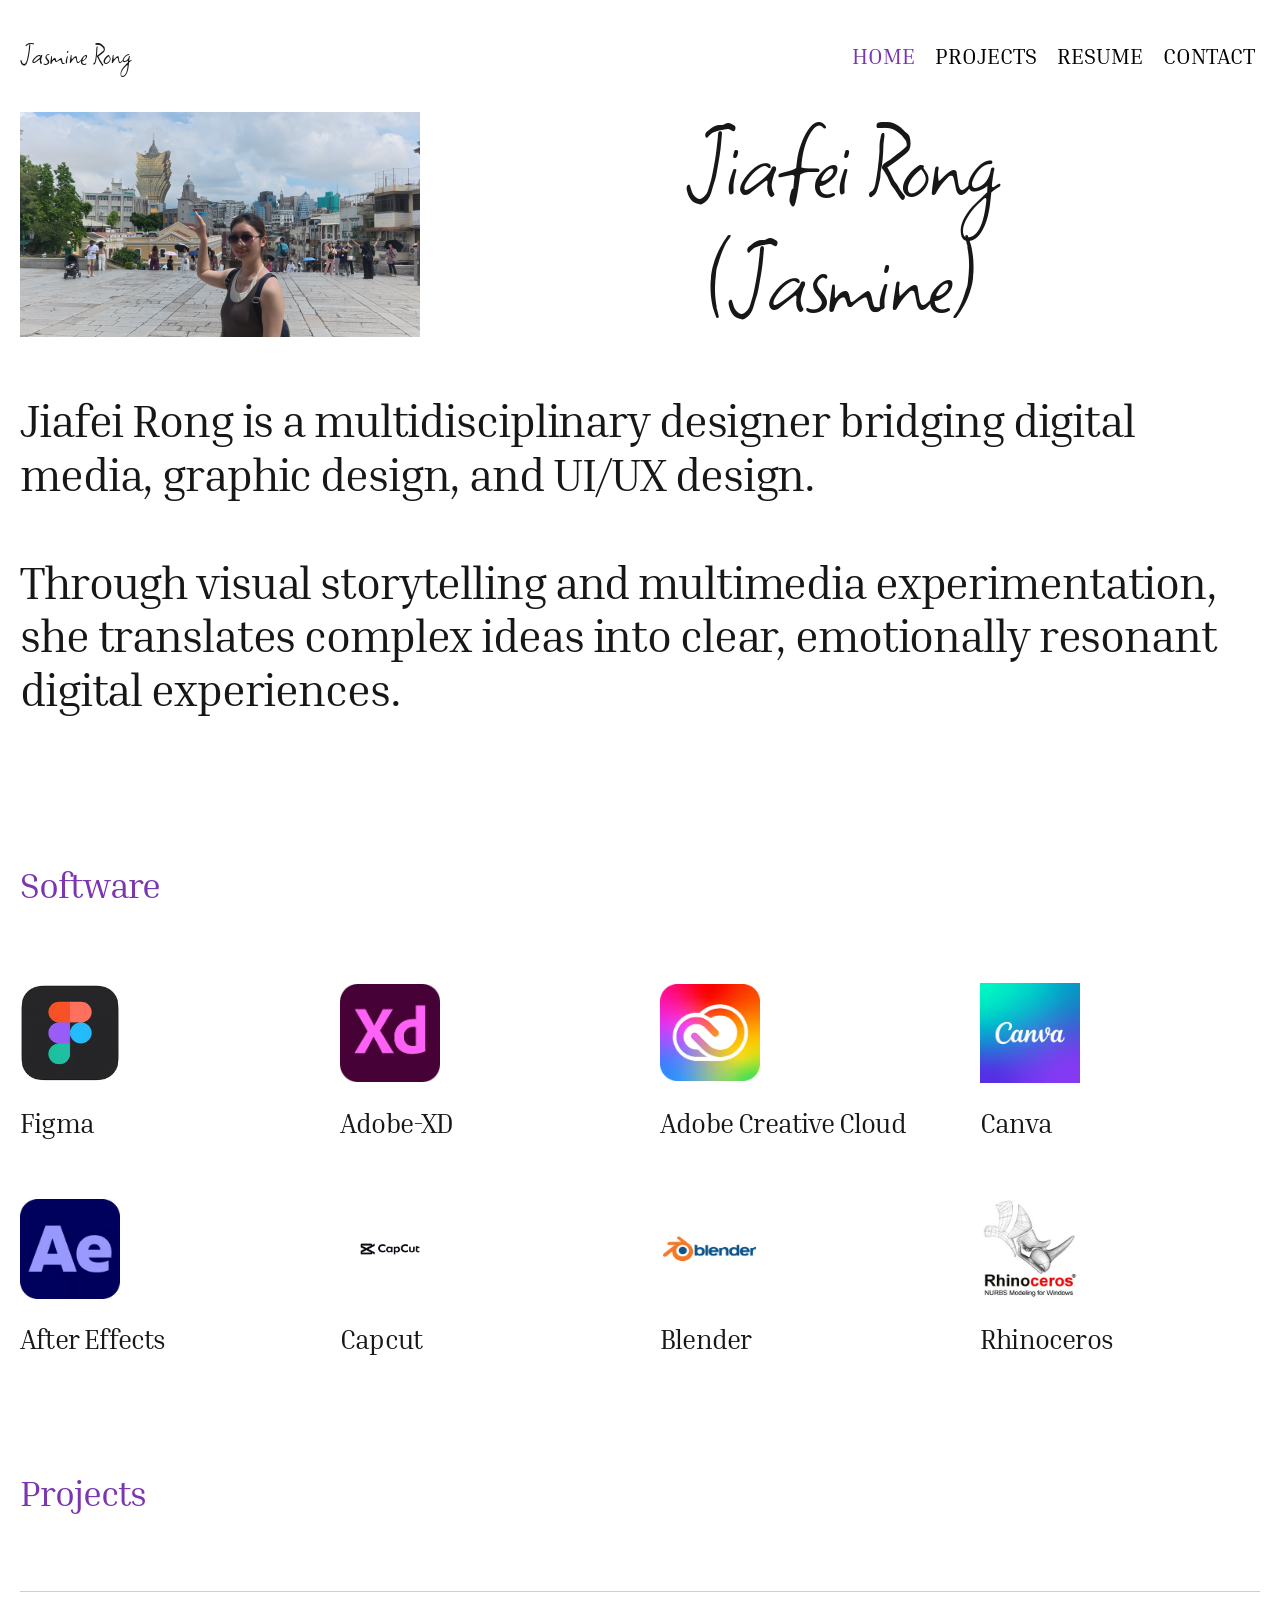
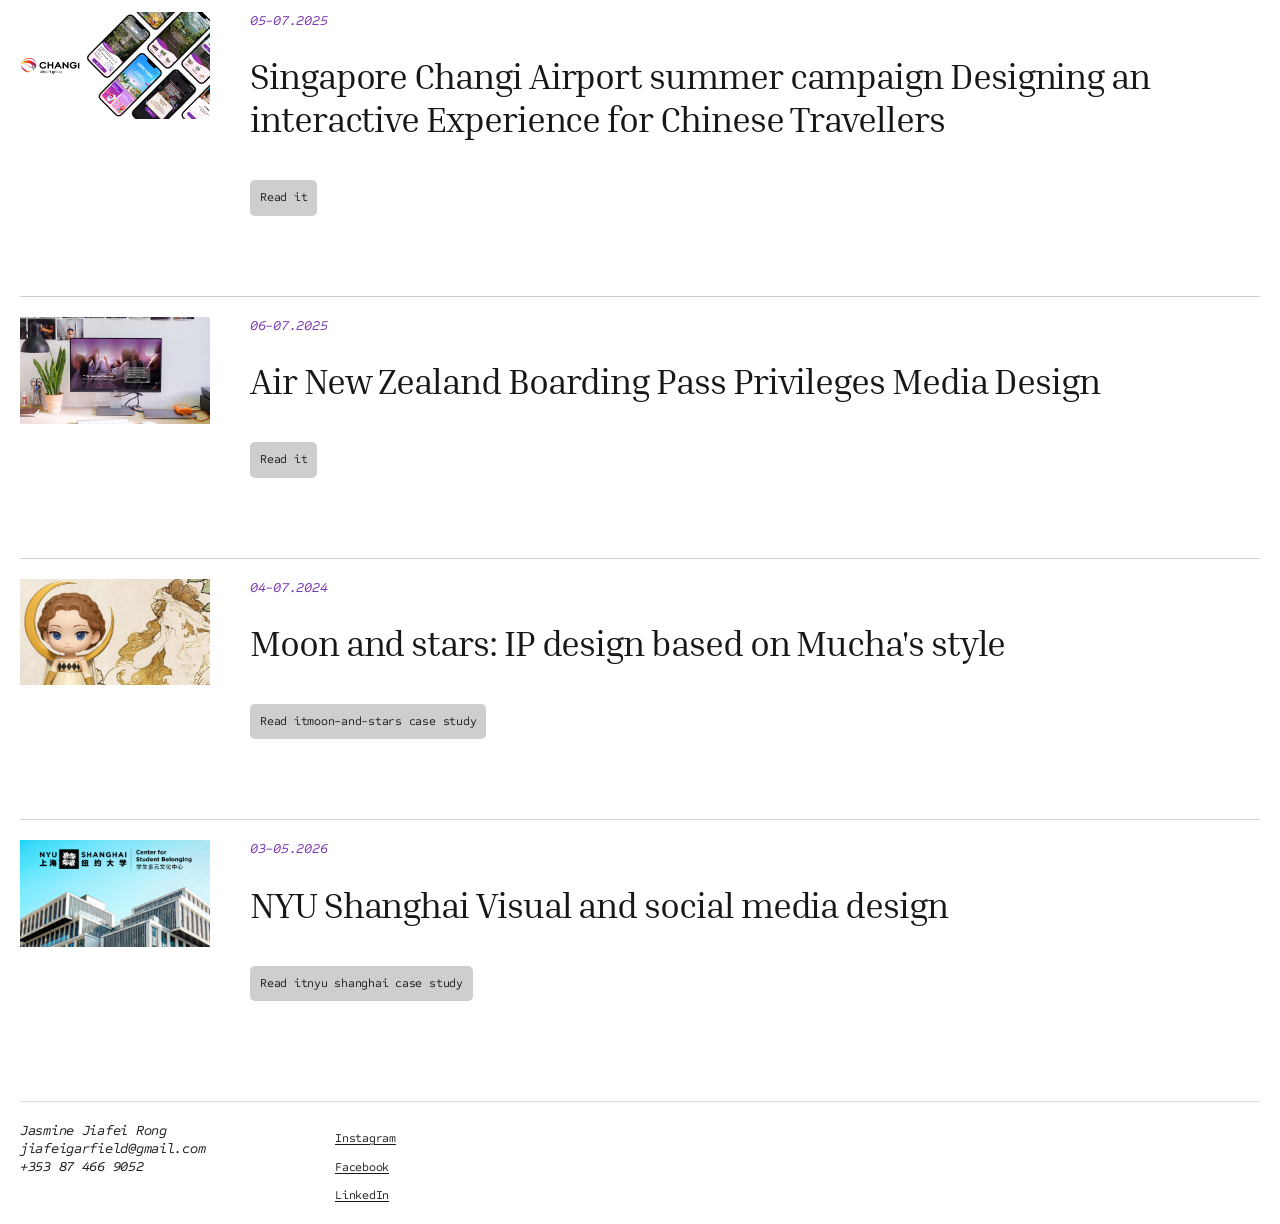
==== index.html @ 9fbdac69 "Add files via upload" ====
<!doctype html>
<html lang="en">
<head>
  <meta charset="utf-8">
  <meta name="viewport" content="width=device-width, initial-scale=1">
  <meta name="description" content="Jiafei Rong (Jasmine) is a multidisciplinary designer working across digital media, graphic design and user experience.">

  <!-- This is the portfolio website title here -->
  <title>Jiafei Rong (Jasmine) | Portfolio</title>
  <link rel="stylesheet" href="css/style.css">
</head>

<body>
  <a class="skip-link" href="#main-content">Skip to main content</a>

  <!-- Here is the header -->
  <header class="site-header">
    <div class="container">
      <a class="brand" href="index.html">Jasmine Rong</a>

      <!-- Here is the main navigation,four parts in the header: homepage/idex; projects; resume; contact -->
      <nav class="site-nav" aria-label="Main navigation">
        <ul>
          <li><a href="index.html" aria-current="page">Home</a></li>
          <li><a href="#projects">Projects</a></li>
          <li><a href="resume.html">Resume</a></li>
          <li><a href="contact.html">Contact</a></li>
        </ul>
      </nav>
    </div>
  </header>

  <!-- Here is the main page for portfolio content -->
  <main id="main-content" class="container">
    <header class="hero">
      <img class="portrait" src="media/portrait.jpg" alt="Jiafei Rong standing outdoors in a public square" width="2000" height="1000">
      <h1 class="signature">Jiafei Rong<br>(Jasmine)</h1>
    </header>

    <!-- Here is the introducation of me -->
    <div class="introduction">
      <p>Jiafei Rong is a multidisciplinary designer bridging digital media, graphic design, and UI/UX design.</p>
      <p>Through visual storytelling and multimedia experimentation, she translates complex ideas into clear, emotionally resonant digital experiences.</p>
    </div>

    <!-- Here is the software skills in homepage, such as the design professional softwares-->
    <section class="software-grid" aria-labelledby="software-heading">
      <h2 id="software-heading" class="section-title">Software</h2>
      <ul>
        <li><img src="media/figma.png" alt="figma logo" width="100" height="100">Figma</li>
        <li><img src="media/adobe-xd.png" alt="adobe-xd logo" width="100" height="100">Adobe-XD</li>
        <li><img src="media/adobe-creative-cloud.png" alt="acc logo" width="100" height="100">Adobe Creative Cloud</li>
        <li><img src="media/canva.png" alt="canva logo" width="100" height="100">Canva</li>
        <li><img src="media/after-effects.png" alt="ae logo" width="100" height="100">After Effects</li>
        <li><img src="media/capcut.png" alt="capcut logo" width="100" height="100">Capcut</li>
        <li><img src="media/blender.png" alt="blender logo" width="100" height="100">Blender</li>
        <li><img src="media/rhinoceros.png" alt="rhinoceros logo" width="100" height="100">Rhinoceros</li>
      </ul>
    </section>

    <!-- Here is the list of projects -->
    <section id="projects" class="project-list" aria-labelledby="projects-heading">
      <h2 id="projects-heading" class="section-title">Projects</h2>
      <ul>
        <li>
          <article class="project-card">
            <img src="media/changi-cover.jpg" alt="Changi Airport's control tower and Jewel complex" width="1600" height="900" loading="lazy">
            <div class="project-info">
              <time datetime="2025-05">05</time>-<time datetime="2025-07">07.2025</time>
              <h3>Singapore Changi Airport summer campaign Designing an interactive Experience for Chinese Travellers</h3>
              <a class="read-link" href="project1_changi.html">Read it<span class="visually-hidden"> - changi airport case study</span></a>
            </div>
          </article>
        </li>

        <li>
          <article class="project-card">
            <img src="media/air-new-zealand-cover.jpg" alt="Passengers seated inside an aircraft cabin" width="1600" height="900" loading="lazy">
            <div class="project-info">
            <time datetime="2025-06">06</time>-<time datetime="2025-07">07.2025</time>
              <h3>Air New Zealand Boarding Pass Privileges Media Design</h3>
              <a class="read-link" href="project2_air-new-zealand.html">Read it<span class="visually-hidden">ANZ case study</span></a>
            </div>
          </article>
        </li>

        <li>
          <article class="project-card">
            <img src="media/moon-and-stars-cover.jpg" alt="Mucha-inspired floral artwork used for the Moon and stars project preview" width="1600" height="900" loading="lazy">
            <div class="project-info">
            <time datetime="2024-04">04</time>-<time datetime="2024-07">07.2024</time>
              <h3>Moon and stars: IP design based on Mucha's style</h3>
              <a class="read-link" href="project3_moon-and-stars.html">Read it<span class="viusally-hidden">moon-and-stars case study</span></a>
            </div>
          </article>
        </li>

        <li>
          <article class="project-card">
            <img src="media/nyu-shanghai-cover.jpg" alt="The exterior of the NYU Shanghai campus building" width="1600" height="900" loading="lazy">
            <div class="project-info">
              <time datetime="2026-03">03</time>-<time datetime="2026-05">05.2026</time>
              <h3>NYU Shanghai Visual and social media design</h3>              
              <a class="read-link" href="project4_nyu-shanghai.html">Read it<span class="viusally-hidden">nyu shanghai case study</span></a>
            </div>
          </article>
        </li>

      </ul>
    </section>
  </main>

  <!-- Here is the footer of page, include Email, telephone number, social media links -->
  <footer id="contact" class="site-footer">
    <div class="container footer-inner">
      <address class="contact-details">
        <strong>Jasmine Jiafei Rong</strong><br>
        <a href="mailto:jiafeigarfield@gmail.com">jiafeigarfield@gmail.com</a><br>
        <a href="tel:+353874669052">+353 87 466 9052</a>
      </address>
      <nav class="social-links" aria-label="Social media">
        <ul>
          <li><a href="https://www.instagram.com/jjffy0273/">Instagram</a></li>
          <li><a href="https://www.facebook.com/profile.php?id=61578293039542">Facebook</a></li>
          <li><a href="https://www.linkedin.com/in/jiafei-rong-65b0a43a6">LinkedIn</a></li>
        </ul>
      </nav>

    </div>
  </footer>
</body>
</html>
---- css/style.css ----
@font-face {
  font-family: "Inria Serif";
  src: url("../media/fonts/inria-serif.woff2") format("woff2");
  font-style: normal;
  font-weight: 400;
  font-display: swap;
}

@font-face {
  font-family: "Inria Serif";
  src: url("../media/fonts/inria-serif-bold.woff2") format("woff2");
  font-style: normal;
  font-weight: 700;
  font-display: swap;
}

@font-face {
  font-family: "Sometype Mono";
  src: url("../media/fonts/sometype-mono.woff2") format("woff2");
  font-style: normal;
  font-weight: 400;
  font-display: swap;
}

@font-face {
  font-family: "Sometype Mono";
  src: url("../media/fonts/sometype-mono-italic.woff2") format("woff2");
  font-style: italic;
  font-weight: 400;
  font-display: swap;
}

@font-face {
  font-family: "Square Peg";
  src: url("../media/fonts/square-peg.woff2") format("woff2");
  font-style: normal;
  font-weight: 400;
  font-display: swap;
}

:root {
  --ink: #171717;
  --black: #000;
  --purple: #7a35b0;
  --purple-tint: rgba(122, 53, 176, 0.1);
  --grey: #cecece;
  --line: #d9d9d9;
  --page-width: 1440px;
  --content-width: 1180px;
  --serif: "Inria Serif", Georgia, serif;
  --mono: "Sometype Mono", "Courier New", monospace;

  --text-xl: clamp(26px, 3.5vw, 50px);
  --text-l: clamp(32px, 3.5vw, 50px);
  --text-m: clamp(26px, 2.8vw, 40px);
  --text-body: clamp(20px, 2.1vw, 30px);
}

* {
  box-sizing: border-box;
}

html {
  scroll-behavior: smooth;
  scroll-padding-top: 2rem;
}

body {
  margin: 0;
  background: #fff;
  color: var(--ink);
  font-family: var(--serif);
  font-size: 20px;
  line-height: 1.2;
}

h1,
h2,
h3,
h4,
p {
  margin: 0;
}

img {
  display: block;
  max-width: 100%;
  height: auto;
}

a {
  color: inherit;
  text-decoration-thickness: 1px;
  text-underline-offset: 0.2em;
}

a:hover {
  color: var(--purple);
}

a:focus-visible {
  outline: 3px solid var(--purple);
  outline-offset: 4px;
  border-radius: 2px;
}

.container {
  width: 100%;
  max-width: var(--page-width);
  margin-right: auto;
  margin-left: auto;
  padding-right: 20px;
  padding-left: 20px;
}

.skip-link {
  position: absolute;
  top: -100px;
  left: 20px;
  z-index: 10;
  padding: 12px 18px;
  background: var(--ink);
  color: #fff;
  font-family: var(--mono);
  font-size: 14px;
}

.skip-link:focus {
  top: 16px;
  color: #fff;
}

/* Text that is read by screen readers but not shown. */
.visually-hidden {
  position: absolute;
  width: 1px;
  height: 1px;
  padding: 0;
  overflow: hidden;
  clip: rect(0, 0, 0, 0);
  white-space: nowrap;
  border: 0;
}

.site-header {
  padding-top: 40px;
}

.site-header > .container {
  display: flex;
  flex-wrap: wrap;
  align-items: center;
  justify-content: space-between;
  gap: 16px 24px;
}

.brand {
  font-family: "Square Peg", "Brush Script MT", cursive;
  font-size: clamp(28px, 2.5vw, 36px);
  line-height: 1;
  text-decoration: none;
}

.site-nav ul {
  display: flex;
  flex-wrap: wrap;
  justify-content: center;
  gap: 0 10px;
  margin: 0;
  padding: 0;
  list-style: none;
}

.site-nav a {
  display: block;
  padding: 3px 5px;
  color: var(--black);
  font-size: clamp(16px, 1.75vw, 25px);
  line-height: 1.2;
  text-decoration: none;
  text-transform: uppercase;
}

.site-nav a:hover,
.site-nav a[aria-current="page"] {
  color: var(--purple);
}

/* Homepage: portrait, handwritten name and introduction. */
.hero {
  display: flex;
  align-items: center;
  padding: 36px 0 55px;
}

.portrait {
  flex: 0 0 auto;
  width: 400px;
  max-width: 40%;
}

.signature {
  flex: 1;
  font-family: "Square Peg", "Brush Script MT", cursive;
  font-size: clamp(56px, 9vw, 130px);
  font-weight: 400;
  line-height: 1;
  letter-spacing: -0.02em;
  text-align: center;
}

.introduction {
  font-size: var(--text-xl);
  line-height: 1.2;
  letter-spacing: -0.025em;
}

.introduction p + p {
  margin-top: 1.2em;
}

.section-title {
  margin-bottom: 80px;
  color: var(--purple);
  font-size: var(--text-m);
  font-weight: 400;
  line-height: 1;
  letter-spacing: -0.03em;
  text-transform: capitalize;
}

/* Software: a grid of logos, each with its name underneath. */
.software-grid {
  padding-top: 150px;
}

.software-grid ul {
  display: grid;
  grid-template-columns: repeat(4, minmax(0, 1fr));
  gap: 60px 40px;
  margin: 0;
  padding: 0;
  list-style: none;
}

.software-grid li {
  display: flex;
  flex-direction: column;
  align-items: flex-start;
  gap: 24px;
  font-size: var(--text-body);
  line-height: 1.2;
  letter-spacing: -0.03em;
}

.software-grid img {
  width: 100px;
  height: 100px;
  object-fit: contain;
}

/* Homepage project previews. */
.project-list {
  padding-top: 120px;
}

.project-list ul {
  margin: 0;
  padding: 0;
  list-style: none;
}

.project-list ul > li {
  padding-top: 20px;
  border-top: 1px solid var(--grey);
}

.project-list ul > li + li {
  margin-top: 80px;
}

.project-card {
  display: grid;
  grid-template-columns: 190px minmax(0, 1fr);
  align-items: start;
  gap: 40px;
}

.project-card > img {
  width: 100%;
  aspect-ratio: 16 / 9;
  object-fit: cover;
}

/* The date sits directly in .project-info, so this sets its style. */
.project-info {
  color: var(--purple);
  font-family: var(--mono);
  font-size: 14px;
  font-style: italic;
  line-height: 1.3;
  letter-spacing: -0.02em;
}

.project-info h3 {
  margin: 24px 0 40px;
  color: var(--ink);
  font-family: var(--serif);
  font-size: var(--text-m);
  font-style: normal;
  font-weight: 400;
  line-height: 1.2;
  letter-spacing: -0.03em;
}

/* Small grey buttons: Read it, Previous and Next. */
.read-link,
.button-previous,
.button-next {
  display: inline-block;
  padding: 10px;
  border-radius: 5px;
  background: var(--grey);
  color: var(--ink);
  font-family: var(--mono);
  font-size: 12px;
  font-style: normal;
  line-height: 1.3;
  letter-spacing: -0.02em;
  text-decoration: none;
}

.read-link:hover,
.button-previous:hover,
.button-next:hover {
  background: var(--purple);
  color: #fff;
}

/* Shared footer. */
.site-footer {
  margin-top: 100px;
  text-align: left;
}

body > .site-footer {
  padding-right: 20px;
  padding-left: 20px;
}

.footer-inner {
  display: flex;
  align-items: flex-start;
  gap: 20px;
  padding: 20px 0;
  border-top: 1px solid var(--line);
}

.contact-details {
  width: 295px;
  max-width: 100%;
  font-family: var(--mono);
  font-size: 14px;
  font-style: italic;
  line-height: 1.3;
  letter-spacing: -0.02em;
}

.contact-details strong {
  font-weight: 400;
}

.contact-details a {
  text-decoration: none;
  overflow-wrap: anywhere;
}

.social-links ul {
  display: flex;
  flex-direction: column;
  gap: 4px;
  margin: 0;
  padding: 0;
  list-style: none;
}

.social-links a {
  font-family: var(--mono);
  font-size: 12px;
  line-height: 1.3;
  letter-spacing: -0.02em;
}

/* Project pages: title and summary. */
.case-header {
  margin-top: 94px;
  padding-top: 115px;
  border-top: 1px solid var(--line);
  text-align: center;
}

.case-header h1 {
  max-width: 1000px;
  margin: 0 auto 100px;
  font-size: var(--text-l);
  font-weight: 400;
  line-height: 1.2;
  letter-spacing: -0.025em;
}

.case-header > p {
  max-width: 1240px;
  margin: 0 auto 100px;
  font-size: clamp(17px, 1.4vw, 20px);
  line-height: 1.9;
}

/*
  Project page sections.
  :where() keeps these selectors at zero specificity, so the component
  classes further down (showcase, changepage, footer) always win.
*/
:where(.case-header ~ section) {
  max-width: var(--content-width);
  margin: 50px auto 0;
  padding: 50px 0;
  border-top: 1px solid var(--line);
  text-align: center;
}

/* The first section of each case study sits in a light purple panel. */
:where(.case-header ~ section:first-of-type) {
  margin-top: 0;
  padding: 90px 40px;
  border-top: 0;
  background: var(--purple-tint);
}

:where(.case-header ~ section) > h2 {
  color: var(--purple);
  font-size: var(--text-l);
  font-weight: 700;
  line-height: 1.2;
  text-transform: capitalize;
}

:where(.case-header ~ section) > p {
  max-width: 1100px;
  margin: 36px auto 0;
  font-size: var(--text-body);
  line-height: 1.2;
}

/* Images sit side by side when there is room; a <br> starts a new row. */
:where(.case-header ~ section) > img {
  display: inline-block;
  max-width: calc(100% - 20px);
  margin: 36px 10px 0;
  vertical-align: top;
}

:where(.case-header ~ section) > h2 + * {
  margin-top: 50px;
}

/* Bold subheadings inside sections, e.g. "(1) Multiple Activities". */
.subheading {
  margin-top: 50px;
  font-size: var(--text-m);
  font-weight: 700;
  text-transform: capitalize;
}

.subheading + p,
.subheading + img {
  margin-top: 50px;
}

/* Closing "End" block at the bottom of each case study. */
:where(.case-header ~ section):has(> h3:first-child) {
  border-top: 0;
}

:where(.case-header ~ section) > h3:first-child {
  color: var(--purple);
  font-size: var(--text-l);
  font-weight: 400;
  line-height: 1.2;
  letter-spacing: -0.0125em;
}

:where(.case-header ~ section) > h3:first-child + p {
  max-width: 900px;
  margin-top: 0;
  color: var(--black);
  font-size: var(--text-l);
  font-weight: 700;
  line-height: 0.95;
  letter-spacing: -0.0125em;
  text-transform: capitalize;
}

/* Changi: experience architecture, one step per line with arrows between. */
.flow-vertical,
.requirements-flow {
  margin: 50px 0 0;
  padding: 0;
  list-style: none;
}

.flow-vertical li {
  font-size: var(--text-m);
  font-weight: 700;
  line-height: 1.2;
  text-transform: capitalize;
}

.flow-vertical li:not(:last-child)::after {
  content: "\2193";
  display: block;
  color: var(--purple);
  font-weight: 400;
  line-height: 50px;
}

/* Air New Zealand: design requirements in purple. */
.requirements-flow li {
  color: var(--purple);
  font-size: var(--text-body);
  line-height: 1.2;
}

/* Air New Zealand: row of showcase screens. */
.row {
  display: flex;
  flex-wrap: wrap;
  justify-content: center;
  gap: 20px;
  margin-top: 50px;
}

/* Changi showcase: screens and notes alternate left and right. */
.showcase-list {
  margin: 50px 0 0;
  padding: 0;
  list-style: none;
}

.showcase-list > li + li {
  margin-top: 80px;
}

.showcase-card {
  display: grid;
  grid-template-columns: 300px minmax(0, 480px);
  justify-content: center;
  align-items: center;
  gap: 40px 80px;
}

.showcase-card > img {
  grid-column: 1;
  width: 300px;
}

.showcase-info {
  grid-column: 2;
  grid-row: 1;
  text-align: left;
}

.showcase-card:has(> img + img) .showcase-info {
  grid-row: 1 / span 2;
}

.showcase-list > li:nth-child(even) .showcase-card {
  grid-template-columns: minmax(0, 480px) 300px;
}

.showcase-list > li:nth-child(even) .showcase-card > img {
  grid-column: 2;
}

.showcase-list > li:nth-child(even) .showcase-info {
  grid-column: 1;
}

.showcase-tag {
  display: inline-block;
  margin-bottom: 50px;
  padding: 16px 28px;
  border-radius: 10px;
  background: var(--purple-tint);
  color: var(--black);
  font-size: var(--text-m);
  font-weight: 700;
  line-height: 1.2;
  text-transform: capitalize;
}

.showcase-points {
  margin: 0;
  padding: 0;
  list-style: none;
}

.showcase-points li {
  color: var(--black);
  font-size: var(--text-body);
  line-height: 1.2;
}

.showcase-points li + li {
  margin-top: 36px;
}

.showcase-points li::before {
  content: "\00B7  ";
}

/* Previous / next project links at the end of each case study. */
.changepage {
  display: grid;
  grid-template-columns: repeat(2, minmax(0, 1fr));
  gap: 40px;
  max-width: var(--content-width);
  margin: 100px auto 0;
  padding-top: 30px;
  border-top: 1px solid var(--grey);
  text-align: left;
}

.changepage > article {
  display: flex;
  flex-direction: column;
  align-items: flex-start;
}

.changepage > .changepage-list-next {
  align-items: flex-end;
  text-align: right;
}

.changepage img {
  width: 200px;
  aspect-ratio: 2 / 1;
  object-fit: cover;
}

.changepage h4 {
  max-width: 362px;
  margin: 60px 0 40px;
  color: var(--black);
  font-size: var(--text-body);
  font-weight: 400;
  line-height: 1;
  letter-spacing: -0.03em;
}

/* Resume and contact pages: title, name and contact details. Everything on
   these pages is set in Inria Serif, with no italics. */
.resume-header h1 {
  margin-bottom: 24px;
}

.resume-header > .resume-name {
  margin-bottom: 40px;
  font-size: var(--text-body);
  line-height: 1.2;
}

/* On the contact page the name ends the title block. */
.resume-header > .resume-name:last-child {
  margin-bottom: 100px;
}

/* Email, phone and LinkedIn, one per line. */
.resume-contact {
  display: flex;
  flex-direction: column;
  align-items: center;
  gap: 8px;
  margin: 0 auto 100px;
  padding: 0;
  list-style: none;
  font-size: 18px;
  line-height: 1.4;
}

/* Keep phone numbers and the LinkedIn address on one line. */
.resume-contact a {
  white-space: nowrap;
}

.resume-contact li > span {
  margin-right: 8px;
  color: var(--purple);
  font-size: 14px;
  letter-spacing: 0.06em;
  text-transform: uppercase;
}

/* Each entry: dates and place on the left, details on the right. */
.resume-entry,
.resume-skills {
  display: grid;
  grid-template-columns: 220px minmax(0, 1fr);
  gap: 16px 60px;
  max-width: 1000px;
  margin: 50px auto 0;
  text-align: left;
}

.resume-entry + .resume-entry {
  padding-top: 50px;
  border-top: 1px solid var(--line);
}

.resume-meta,
.resume-skills dt {
  color: var(--purple);
  font-size: 18px;
  line-height: 1.5;
}

.resume-body h3 {
  font-size: var(--text-body);
  font-weight: 700;
  line-height: 1.2;
}

.resume-body p,
.resume-body li,
.resume-skills dd {
  font-size: 20px;
  line-height: 1.5;
}

.resume-body p {
  margin-top: 12px;
}

.resume-body .resume-role {
  margin-top: 8px;
  color: var(--purple);
}

.resume-body h4 {
  margin-top: 36px;
  font-size: 20px;
  font-weight: 700;
  line-height: 1.4;
}

.resume-body ul {
  margin: 12px 0 0;
  padding-left: 1.2em;
}

.resume-body li + li {
  margin-top: 8px;
}

.resume-body li::marker {
  color: var(--purple);
}

.resume-body .read-link {
  margin-top: 20px;
  font-family: var(--serif);
  font-size: 14px;
}

.resume-skills {
  gap: 20px 60px;
}

.resume-skills dd {
  margin: 0;
}

/* Contact page: plain sections (no purple panel), each with a list centred on
   the page's middle line. Labels sit to the left of the line, right-aligned, and
   links to the right of it, so both lists line up with the headings and with
   each other. */
.contact-section {
  padding: 50px 0;
  border-top: 1px solid var(--line);
  background: none;
}

.contact-info {
  display: grid;
  grid-template-columns: repeat(2, minmax(0, 1fr));
  align-items: baseline;
  gap: 20px 40px;
  max-width: 720px;
  margin: 50px auto 0;
}

.contact-info dt {
  color: var(--purple);
  font-size: 18px;
  line-height: 1.5;
  text-align: right;
}

.contact-info dd {
  margin: 0;
  font-size: 20px;
  line-height: 1.5;
  text-align: left;
}

/* Motion: page-load animations in pure CSS, switched off for visitors who prefer reduced motion. */
@keyframes fade-in {
  from {
    opacity: 0;
  }

  to {
    opacity: 1;
  }
}

@keyframes fade-up {
  from {
    opacity: 0;
    transform: translateY(30px);
  }

  to {
    opacity: 1;
    transform: none;
  }
}

/* The handwritten name appears from left to right, as if it is being written. */
@keyframes write {
  from {
    clip-path: inset(0 100% 0 0);
  }

  to {
    clip-path: inset(0 0 0 0);
  }
}

/* The portrait opens like a curtain from its bottom edge. */
@keyframes wipe-up {
  from {
    clip-path: inset(100% 0 0 0);
    transform: scale(1.08);
  }

  to {
    clip-path: inset(0 0 0 0);
    transform: none;
  }
}

@media (prefers-reduced-motion: no-preference) {
  /* Page load. */
  .site-header {
    animation: fade-in 1s ease both;
  }

  .portrait {
    animation: wipe-up 1.2s cubic-bezier(0.76, 0, 0.24, 1) 0.1s both;
  }

  .signature {
    animation: write 2s cubic-bezier(0.65, 0, 0.35, 1) 0.5s backwards;
  }

  .introduction p {
    animation: fade-up 1s cubic-bezier(0.22, 1, 0.36, 1) both;
  }

  .introduction p:nth-child(1) {
    animation-delay: 0.7s;
  }

  .introduction p:nth-child(2) {
    animation-delay: 0.85s;
  }

  .introduction p:nth-child(3) {
    animation-delay: 1s;
  }

  .case-header h1 {
    animation: fade-up 1s cubic-bezier(0.22, 1, 0.36, 1) 0.1s both;
  }

  .case-header > p {
    animation: fade-up 1s cubic-bezier(0.22, 1, 0.36, 1) 0.3s both;
  }

  .resume-contact {
    animation: fade-up 1s cubic-bezier(0.22, 1, 0.36, 1) 0.45s both;
  }

  /* Text roll on links: the text slides up and a copy rolls in from below,
     letter by letter. The extra padding keeps italic letters from being cut
     off at the sides without changing the link's size. */

  /* Hover: software logos hop, project images lift. */
  .software-grid img {
    transition: transform 0.45s cubic-bezier(0.34, 1.56, 0.64, 1);
  }

  .software-grid li:hover img {
    transform: translateY(-8px) rotate(-6deg);
  }

  .project-card > img,
  .changepage img {
    transition: clip-path 1.1s cubic-bezier(0.76, 0, 0.24, 1), transform 0.4s ease, box-shadow 0.4s ease;
  }

  .project-card:hover > img,
  .changepage > article:hover img {
    transform: translateY(-6px);
    box-shadow: 0 16px 30px rgba(23, 23, 23, 0.15);
  }

 
}

/* Printed pages always show everything, whatever has been scrolled to. */
@media print {
  .reveal,
  .wipe,
  .introduction .word {
    opacity: 1 !important;
    clip-path: none !important;
    transform: none !important;
  }
}

@media (max-width: 960px) {
  .hero {
    flex-direction: column;
    align-items: flex-start;
    gap: 24px;
  }

  .portrait {
    max-width: 100%;
  }

  .signature {
    align-self: stretch;
  }

  .software-grid {
    padding-top: 100px;
  }

  .software-grid ul {
    grid-template-columns: repeat(2, minmax(0, 1fr));
  }

  .showcase-card,
  .showcase-list > li:nth-child(even) .showcase-card {
    grid-template-columns: minmax(0, 480px);
    justify-items: center;
  }

  .showcase-list > li:nth-child(n) .showcase-card > * {
    grid-column: 1;
    grid-row: auto;
  }

  .showcase-list > li:nth-child(n) .showcase-info {
    justify-self: stretch;
  }
}

/* Small screens: single columns and tighter spacing. */
@media (max-width: 600px) {
  .site-header {
    padding-top: 24px;
  }

  .hero {
    padding-bottom: 40px;
  }

  .section-title {
    margin-bottom: 40px;
  }

  .software-grid ul {
    gap: 40px 20px;
  }

  .software-grid li {
    gap: 16px;
  }

  .software-grid img {
    width: 72px;
    height: 72px;
  }

  .project-list {
    padding-top: 80px;
  }

  .project-list ul > li + li {
    margin-top: 48px;
  }

  .project-card {
    grid-template-columns: 1fr;
    gap: 20px;
  }

  .project-card > img {
    max-width: 400px;
  }

  .project-info h3 {
    margin: 16px 0 24px;
  }

  .footer-inner {
    flex-direction: column;
  }

  .case-header {
    margin-top: 40px;
    padding-top: 60px;
  }

  .case-header h1,
  .case-header > p {
    margin-bottom: 50px;
  }

  :where(.case-header ~ section:first-of-type) {
    padding: 50px 20px;
  }

  .changepage {
    grid-template-columns: 1fr;
  }

  .changepage > .changepage-list-next {
    align-items: flex-start;
    text-align: left;
  }

  .changepage h4 {
    margin: 24px 0;
  }

  .resume-header h1 {
    margin-bottom: 24px;
  }

  .resume-contact {
    margin-bottom: 50px;
  }

  .resume-header > .resume-name:last-child {
    margin-bottom: 50px;
  }

  .resume-entry,
  .resume-skills {
    grid-template-columns: 1fr;
    gap: 8px;
  }

  .resume-skills dd + dt {
    margin-top: 12px;
  }

  /* Phones are too narrow for two columns: label above link, both centred. */
  .contact-info {
    grid-template-columns: 1fr;
    gap: 4px;
  }

  .contact-info dt,
  .contact-info dd {
    text-align: center;
  }

  .contact-info dd + dt {
    margin-top: 16px;
  }
}

/* Respect visitors who prefer less movement. */
@media (prefers-reduced-motion: reduce) {
  html {
    scroll-behavior: auto;
  }
}
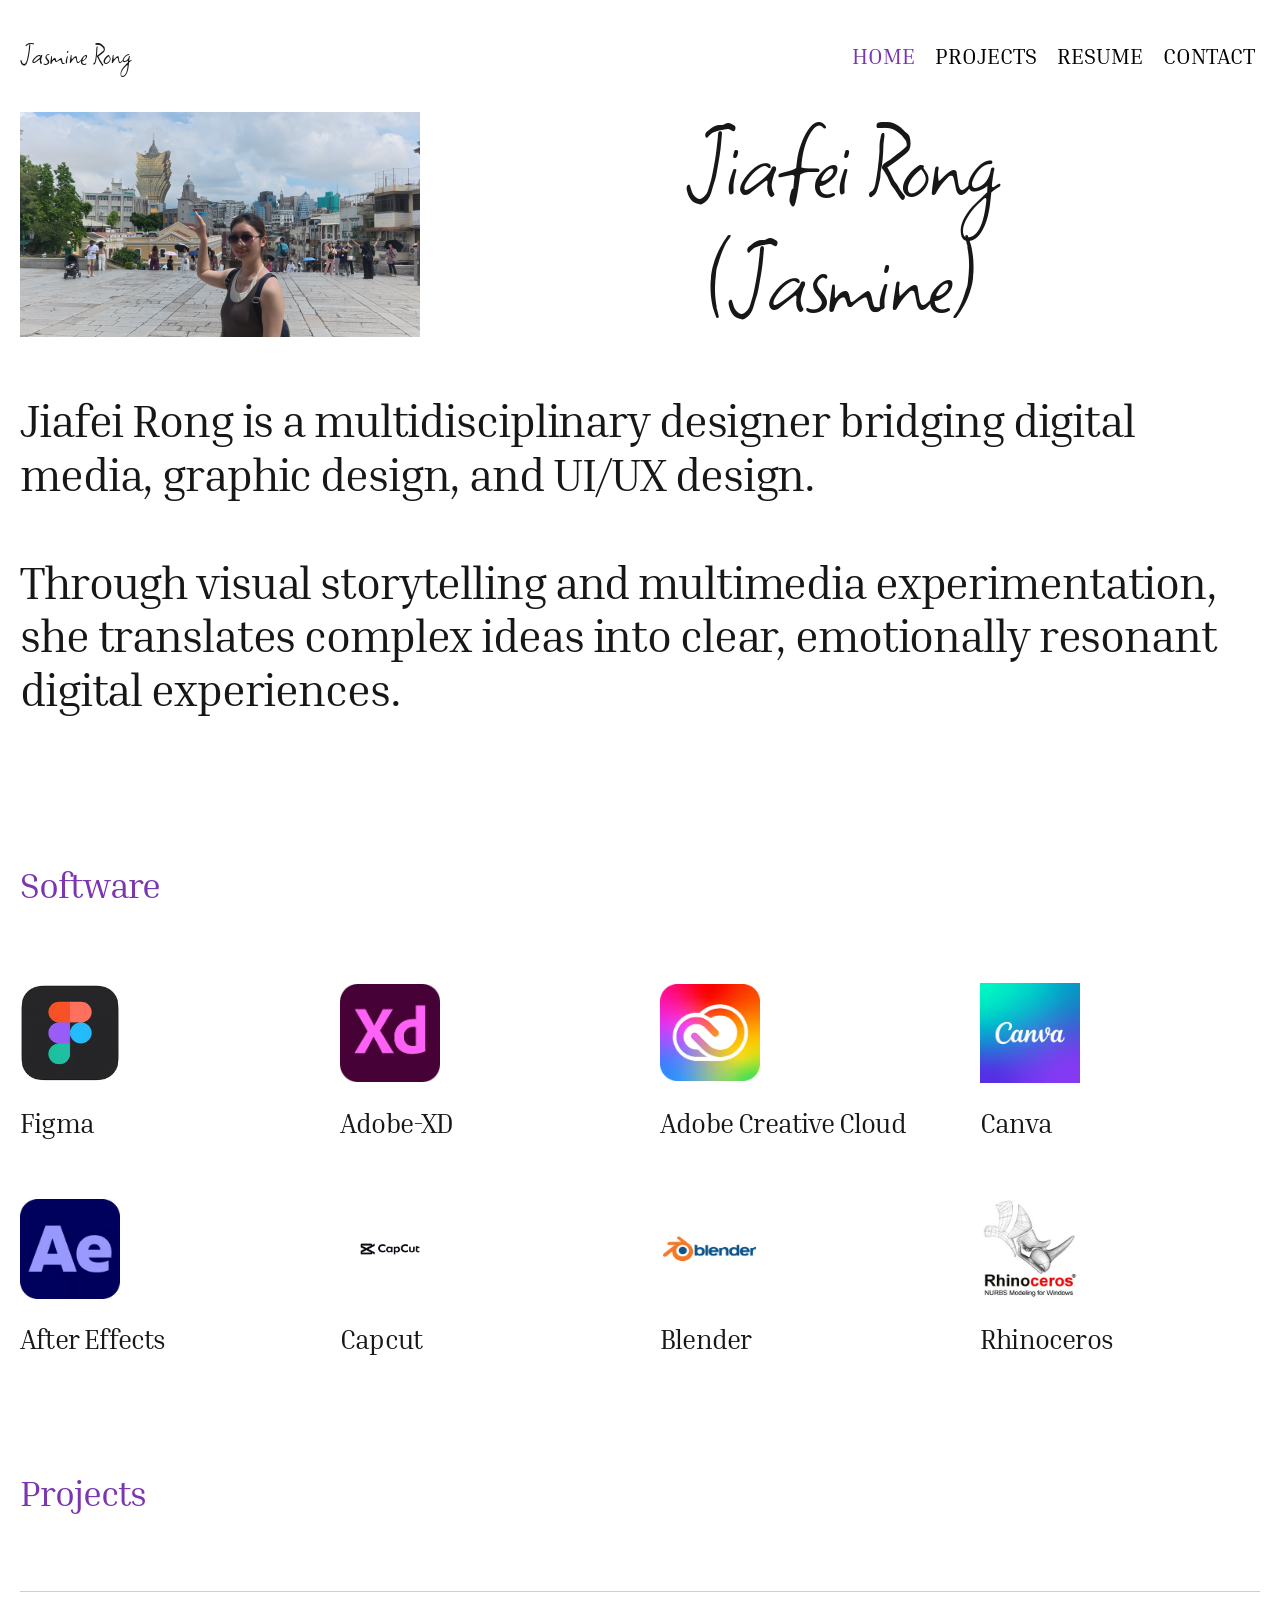
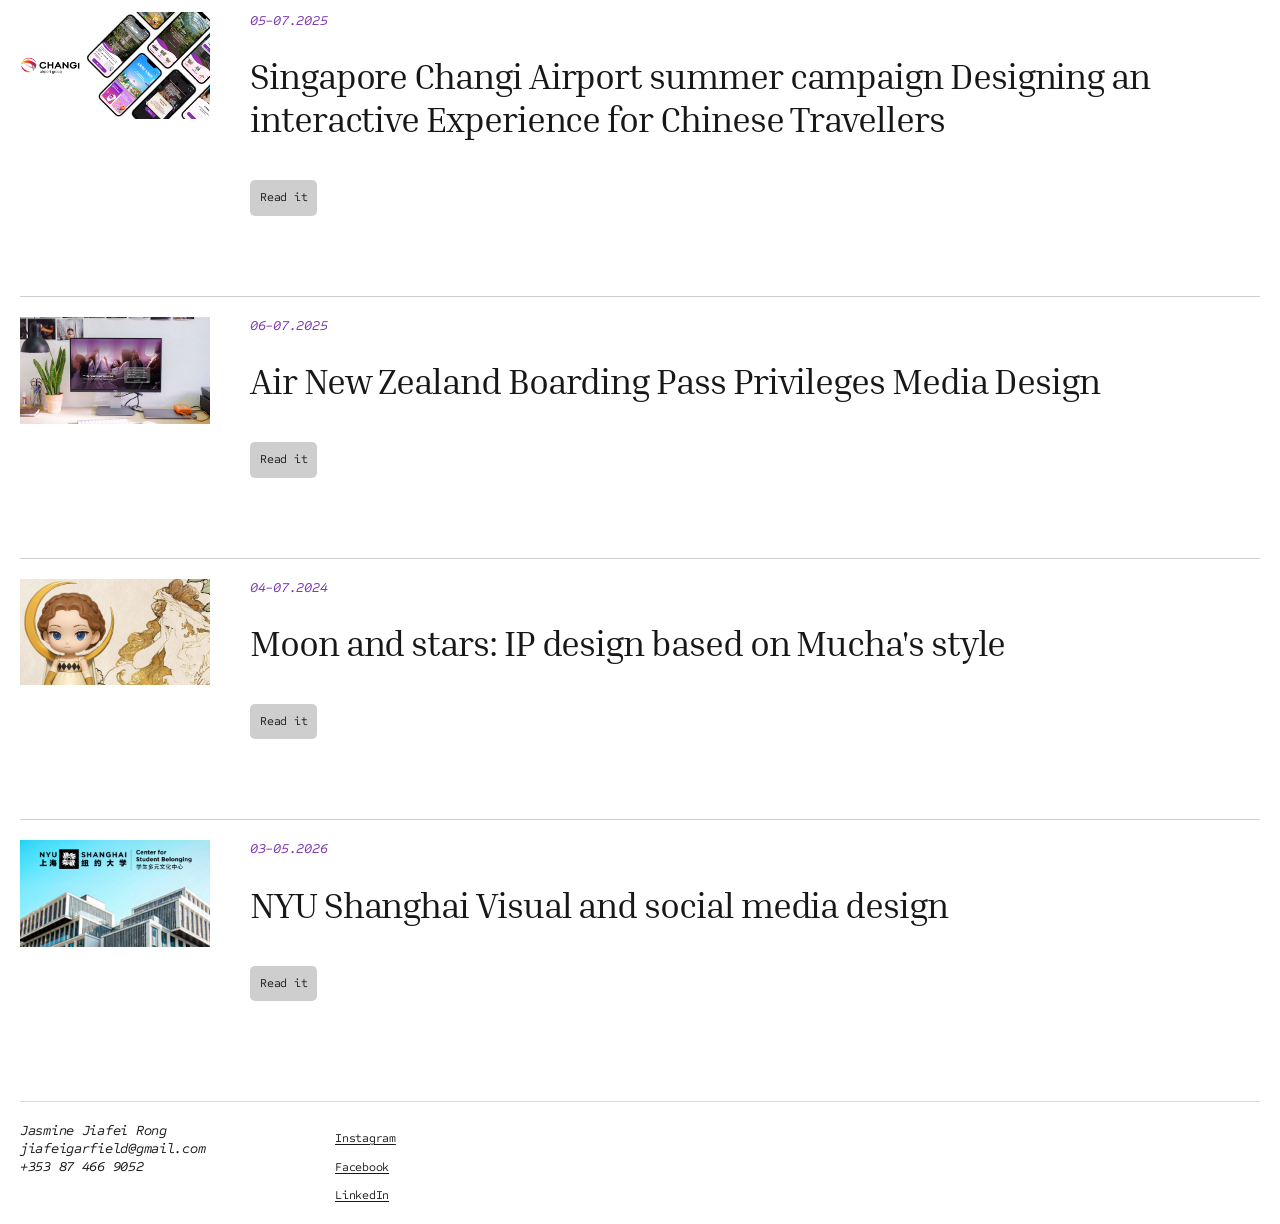
==== commit 54df519a: "Add files via upload" ====
--- a/index.html
+++ b/index.html
@@ -68,7 +68,7 @@
             <div class="project-info">
               <time datetime="2025-05">05</time>-<time datetime="2025-07">07.2025</time>
               <h3>Singapore Changi Airport summer campaign Designing an interactive Experience for Chinese Travellers</h3>
-              <a class="read-link" href="project1_changi.html">Read it<span class="visually-hidden"> - changi airport case study</span></a>
+              <a class="read-link" href="project1_changi.html">Read it<span></span></a>
             </div>
           </article>
         </li>
@@ -79,7 +79,7 @@
             <div class="project-info">
             <time datetime="2025-06">06</time>-<time datetime="2025-07">07.2025</time>
               <h3>Air New Zealand Boarding Pass Privileges Media Design</h3>
-              <a class="read-link" href="project2_air-new-zealand.html">Read it<span class="visually-hidden">ANZ case study</span></a>
+              <a class="read-link" href="project2_air-new-zealand.html">Read it<span></span></a>
             </div>
           </article>
         </li>
@@ -90,7 +90,7 @@
             <div class="project-info">
             <time datetime="2024-04">04</time>-<time datetime="2024-07">07.2024</time>
               <h3>Moon and stars: IP design based on Mucha's style</h3>
-              <a class="read-link" href="project3_moon-and-stars.html">Read it<span class="viusally-hidden">moon-and-stars case study</span></a>
+              <a class="read-link" href="project3_moon-and-stars.html">Read it<span></span></a>
             </div>
           </article>
         </li>
@@ -101,7 +101,7 @@
             <div class="project-info">
               <time datetime="2026-03">03</time>-<time datetime="2026-05">05.2026</time>
               <h3>NYU Shanghai Visual and social media design</h3>              
-              <a class="read-link" href="project4_nyu-shanghai.html">Read it<span class="viusally-hidden">nyu shanghai case study</span></a>
+              <a class="read-link" href="project4_nyu-shanghai.html">Read it<span></span></a>
             </div>
           </article>
         </li>
